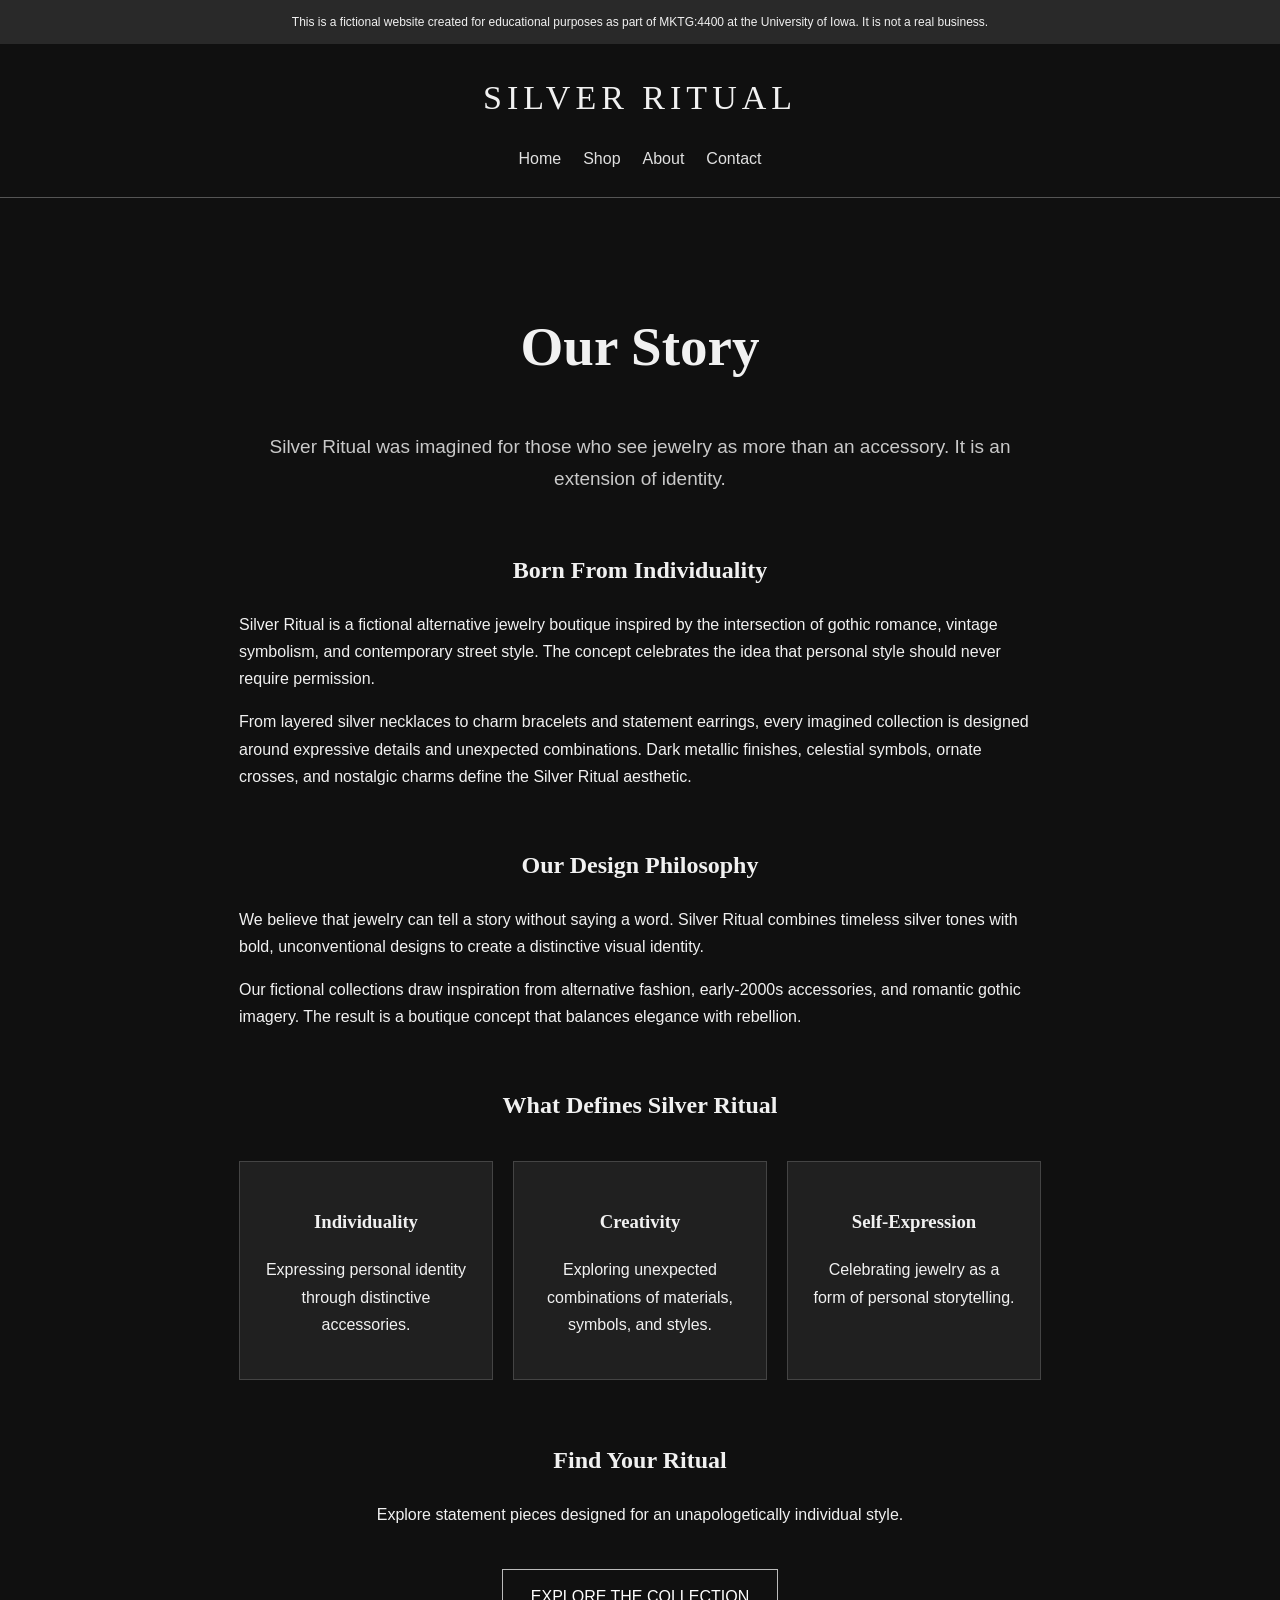
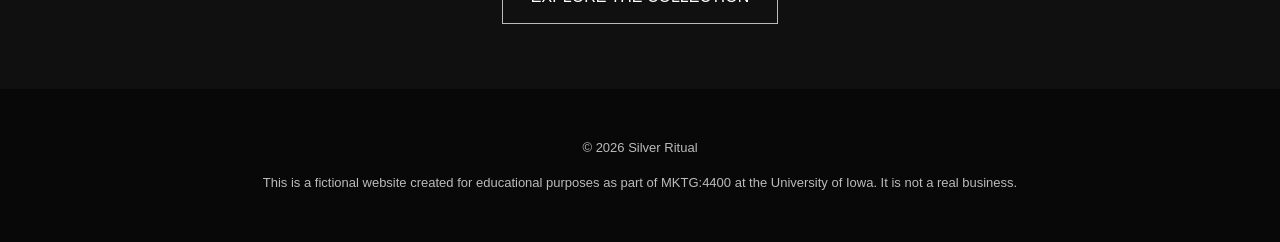
==== about.html @ 2fdea0cd "Add About page explaining Silver Ritual's fictional brand story and design philosophy This file cont" ====
<!DOCTYPE html>
<html lang="en">
<head>
<meta charset="UTF-8">
<meta name="viewport" content="width=device-width, initial-scale=1.0">
<title>About Silver Ritual | Alternative Jewelry Boutique</title>
<meta name="description" content="Discover the story behind Silver Ritual, a fictional alternative jewelry boutique inspired by gothic romance, silver accessories, and individual style.">
<style>
* { box-sizing: border-box; }
body {
  margin: 0;
  background: #101010;
  color: #f1f1f1;
  font-family: Arial, sans-serif;
  line-height: 1.7;
}
.notice {
  background: #292929;
  padding: 12px 20px;
  text-align: center;
  font-size: 12px;
}
header {
  padding: 25px 20px;
  text-align: center;
  border-bottom: 1px solid #555;
}
.logo {
  font-family: Georgia, serif;
  font-size: 34px;
  letter-spacing: 5px;
  margin: 0;
}
nav {
  display: flex;
  justify-content: center;
  flex-wrap: wrap;
  gap: 22px;
  margin-top: 18px;
}
nav a {
  color: #e0e0e0;
  text-decoration: none;
}
nav a:hover { text-decoration: underline; }
main {
  max-width: 850px;
  margin: auto;
  padding: 65px 24px;
}
h1, h2 {
  font-family: Georgia, serif;
  text-align: center;
}
h1 { font-size: clamp(36px, 6vw, 55px); }
h2 { margin-top: 55px; }
.intro {
  color: #c9c9c9;
  font-size: 19px;
  text-align: center;
}
.content {
  margin-top: 45px;
}
.values {
  display: grid;
  grid-template-columns: repeat(auto-fit, minmax(200px, 1fr));
  gap: 20px;
  margin-top: 35px;
}
.value {
  background: #202020;
  border: 1px solid #444;
  padding: 25px;
  text-align: center;
}
.value h3 {
  font-family: Georgia, serif;
}
.button {
  display: inline-block;
  padding: 13px 28px;
  border: 1px solid #bbb;
  color: white;
  text-decoration: none;
  margin-top: 25px;
}
.button:hover {
  background: #ddd;
  color: #111;
}
.cta {
  text-align: center;
  margin-top: 60px;
}
footer {
  background: #080808;
  padding: 35px 20px;
  text-align: center;
  color: #bbb;
  font-size: 13px;
}
</style>
</head>
<body>

<div class="notice">This is a fictional website created for educational purposes as part of MKTG:4400 at the University of Iowa. It is not a real business.</div>

<header>
  <p class="logo">SILVER RITUAL</p>
  <nav>
    <a href="index.html">Home</a>
    <a href="shop.html">Shop</a>
    <a href="about.html">About</a>
    <a href="contact.html">Contact</a>
  </nav>
</header>

<main>
  <h1>Our Story</h1>
  <p class="intro">Silver Ritual was imagined for those who see jewelry as more than an accessory. It is an extension of identity.</p>

  <div class="content">
    <h2>Born From Individuality</h2>
    <p>Silver Ritual is a fictional alternative jewelry boutique inspired by the intersection of gothic romance, vintage symbolism, and contemporary street style. The concept celebrates the idea that personal style should never require permission.</p>

    <p>From layered silver necklaces to charm bracelets and statement earrings, every imagined collection is designed around expressive details and unexpected combinations. Dark metallic finishes, celestial symbols, ornate crosses, and nostalgic charms define the Silver Ritual aesthetic.</p>

    <h2>Our Design Philosophy</h2>
    <p>We believe that jewelry can tell a story without saying a word. Silver Ritual combines timeless silver tones with bold, unconventional designs to create a distinctive visual identity.</p>

    <p>Our fictional collections draw inspiration from alternative fashion, early-2000s accessories, and romantic gothic imagery. The result is a boutique concept that balances elegance with rebellion.</p>

    <h2>What Defines Silver Ritual</h2>
    <div class="values">
      <div class="value">
        <h3>Individuality</h3>
        <p>Expressing personal identity through distinctive accessories.</p>
      </div>
      <div class="value">
        <h3>Creativity</h3>
        <p>Exploring unexpected combinations of materials, symbols, and styles.</p>
      </div>
      <div class="value">
        <h3>Self-Expression</h3>
        <p>Celebrating jewelry as a form of personal storytelling.</p>
      </div>
    </div>
  </div>

  <div class="cta">
    <h2>Find Your Ritual</h2>
    <p>Explore statement pieces designed for an unapologetically individual style.</p>
    <a class="button" href="shop.html">EXPLORE THE COLLECTION</a>
  </div>
</main>

<footer>
  <p>© 2026 Silver Ritual</p>
  <p>This is a fictional website created for educational purposes as part of MKTG:4400 at the University of Iowa. It is not a real business.</p>
</footer>

</body>
</html>
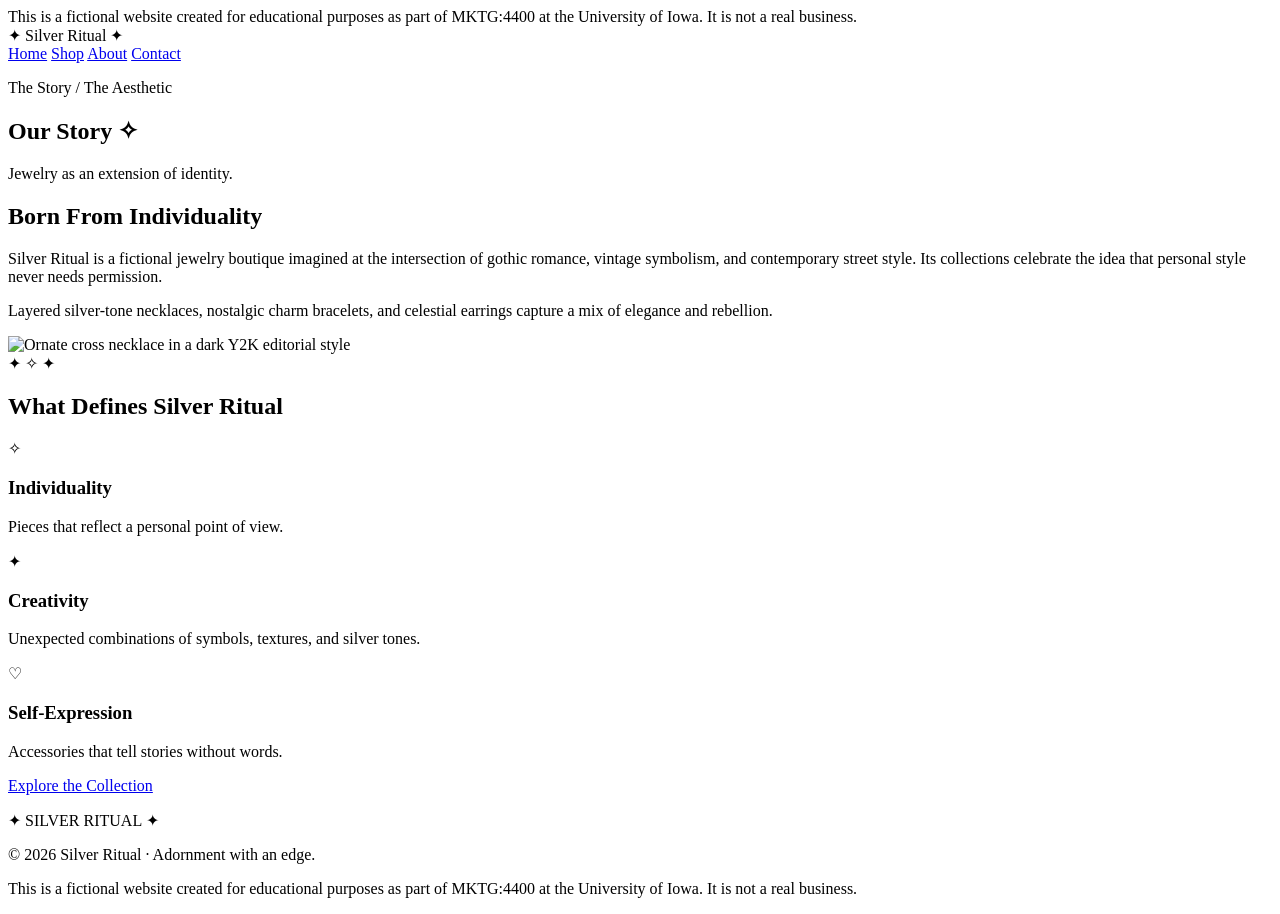
==== commit b483e2d9: "Redesign About page to create a consistent brand experience Updated the About page to enhance brandi" ====
--- a/about.html
+++ b/about.html
@@ -2,163 +2,74 @@
 <!DOCTYPE html>
 <html lang="en">
 <head>
-<meta charset="UTF-8">
-<meta name="viewport" content="width=device-width, initial-scale=1.0">
-<title>About Silver Ritual | Alternative Jewelry Boutique</title>
-<meta name="description" content="Discover the story behind Silver Ritual, a fictional alternative jewelry boutique inspired by gothic romance, silver accessories, and individual style.">
-<style>
-* { box-sizing: border-box; }
-body {
-  margin: 0;
-  background: #101010;
-  color: #f1f1f1;
-  font-family: Arial, sans-serif;
-  line-height: 1.7;
-}
-.notice {
-  background: #292929;
-  padding: 12px 20px;
-  text-align: center;
-  font-size: 12px;
-}
-header {
-  padding: 25px 20px;
-  text-align: center;
-  border-bottom: 1px solid #555;
-}
-.logo {
-  font-family: Georgia, serif;
-  font-size: 34px;
-  letter-spacing: 5px;
-  margin: 0;
-}
-nav {
-  display: flex;
-  justify-content: center;
-  flex-wrap: wrap;
-  gap: 22px;
-  margin-top: 18px;
-}
-nav a {
-  color: #e0e0e0;
-  text-decoration: none;
-}
-nav a:hover { text-decoration: underline; }
-main {
-  max-width: 850px;
-  margin: auto;
-  padding: 65px 24px;
-}
-h1, h2 {
-  font-family: Georgia, serif;
-  text-align: center;
-}
-h1 { font-size: clamp(36px, 6vw, 55px); }
-h2 { margin-top: 55px; }
-.intro {
-  color: #c9c9c9;
-  font-size: 19px;
-  text-align: center;
-}
-.content {
-  margin-top: 45px;
-}
-.values {
-  display: grid;
-  grid-template-columns: repeat(auto-fit, minmax(200px, 1fr));
-  gap: 20px;
-  margin-top: 35px;
-}
-.value {
-  background: #202020;
-  border: 1px solid #444;
-  padding: 25px;
-  text-align: center;
-}
-.value h3 {
-  font-family: Georgia, serif;
-}
-.button {
-  display: inline-block;
-  padding: 13px 28px;
-  border: 1px solid #bbb;
-  color: white;
-  text-decoration: none;
-  margin-top: 25px;
-}
-.button:hover {
-  background: #ddd;
-  color: #111;
-}
-.cta {
-  text-align: center;
-  margin-top: 60px;
-}
-footer {
-  background: #080808;
-  padding: 35px 20px;
-  text-align: center;
-  color: #bbb;
-  font-size: 13px;
-}
-</style>
+  <meta charset="UTF-8">
+  <meta name="viewport" content="width=device-width, initial-scale=1">
+  <title>Our Story | Silver Ritual Jewelry Boutique</title>
+  <meta name="description" content="Meet Silver Ritual, a fictional alternative jewelry boutique inspired by gothic romance, Y2K accessories, and self-expression.">
+  <link rel="stylesheet" href="style.css">
 </head>
 <body>
 
 <div class="notice">This is a fictional website created for educational purposes as part of MKTG:4400 at the University of Iowa. It is not a real business.</div>
 
-<header>
-  <p class="logo">SILVER RITUAL</p>
-  <nav>
+<header class="mast">
+  <div class="brand">✦ Silver Ritual ✦</div>
+  <nav class="nav" aria-label="Main navigation">
     <a href="index.html">Home</a>
     <a href="shop.html">Shop</a>
-    <a href="about.html">About</a>
+    <a href="about.html" aria-current="page">About</a>
     <a href="contact.html">Contact</a>
   </nav>
 </header>
 
 <main>
-  <h1>Our Story</h1>
-  <p class="intro">Silver Ritual was imagined for those who see jewelry as more than an accessory. It is an extension of identity.</p>
+  <section class="container center">
+    <p class="eyebrow">The Story / The Aesthetic</p>
+    <h1>Our Story ✧</h1>
+    <p class="lead">Jewelry as an extension of identity.</p>
 
-  <div class="content">
-    <h2>Born From Individuality</h2>
-    <p>Silver Ritual is a fictional alternative jewelry boutique inspired by the intersection of gothic romance, vintage symbolism, and contemporary street style. The concept celebrates the idea that personal style should never require permission.</p>
+    <div class="feature">
+      <div class="prose" style="text-align:left">
+        <h2>Born From Individuality</h2>
+        <p>Silver Ritual is a fictional jewelry boutique imagined at the intersection of gothic romance, vintage symbolism, and contemporary street style. Its collections celebrate the idea that personal style never needs permission.</p>
+        <p>Layered silver-tone necklaces, nostalgic charm bracelets, and celestial earrings capture a mix of elegance and rebellion.</p>
+      </div>
 
-    <p>From layered silver necklaces to charm bracelets and statement earrings, every imagined collection is designed around expressive details and unexpected combinations. Dark metallic finishes, celestial symbols, ornate crosses, and nostalgic charms define the Silver Ritual aesthetic.</p>
+      <img src="images/midnight-relic.svg" alt="Ornate cross necklace in a dark Y2K editorial style">
+    </div>
 
-    <h2>Our Design Philosophy</h2>
-    <p>We believe that jewelry can tell a story without saying a word. Silver Ritual combines timeless silver tones with bold, unconventional designs to create a distinctive visual identity.</p>
-
-    <p>Our fictional collections draw inspiration from alternative fashion, early-2000s accessories, and romantic gothic imagery. The result is a boutique concept that balances elegance with rebellion.</p>
+    <div class="ornament">✦ ✧ ✦</div>
 
     <h2>What Defines Silver Ritual</h2>
-    <div class="values">
-      <div class="value">
+
+    <div class="grid">
+      <div class="panel">
+        <div class="sparkle">✧</div>
         <h3>Individuality</h3>
-        <p>Expressing personal identity through distinctive accessories.</p>
+        <p>Pieces that reflect a personal point of view.</p>
       </div>
-      <div class="value">
+
+      <div class="panel">
+        <div class="sparkle">✦</div>
         <h3>Creativity</h3>
-        <p>Exploring unexpected combinations of materials, symbols, and styles.</p>
+        <p>Unexpected combinations of symbols, textures, and silver tones.</p>
       </div>
-      <div class="value">
+
+      <div class="panel">
+        <div class="sparkle">♡</div>
         <h3>Self-Expression</h3>
-        <p>Celebrating jewelry as a form of personal storytelling.</p>
+        <p>Accessories that tell stories without words.</p>
       </div>
     </div>
-  </div>
 
-  <div class="cta">
-    <h2>Find Your Ritual</h2>
-    <p>Explore statement pieces designed for an unapologetically individual style.</p>
-    <a class="button" href="shop.html">EXPLORE THE COLLECTION</a>
-  </div>
+    <p><a class="btn" href="shop.html">Explore the Collection</a></p>
+  </section>
 </main>
 
-<footer>
-  <p>© 2026 Silver Ritual</p>
-  <p>This is a fictional website created for educational purposes as part of MKTG:4400 at the University of Iowa. It is not a real business.</p>
+<footer class="footer">
+  <p>✦ SILVER RITUAL ✦</p>
+  <p>© 2026 Silver Ritual · Adornment with an edge.</p>
+  <p class="footnotice">This is a fictional website created for educational purposes as part of MKTG:4400 at the University of Iowa. It is not a real business.</p>
 </footer>
 
 </body>
